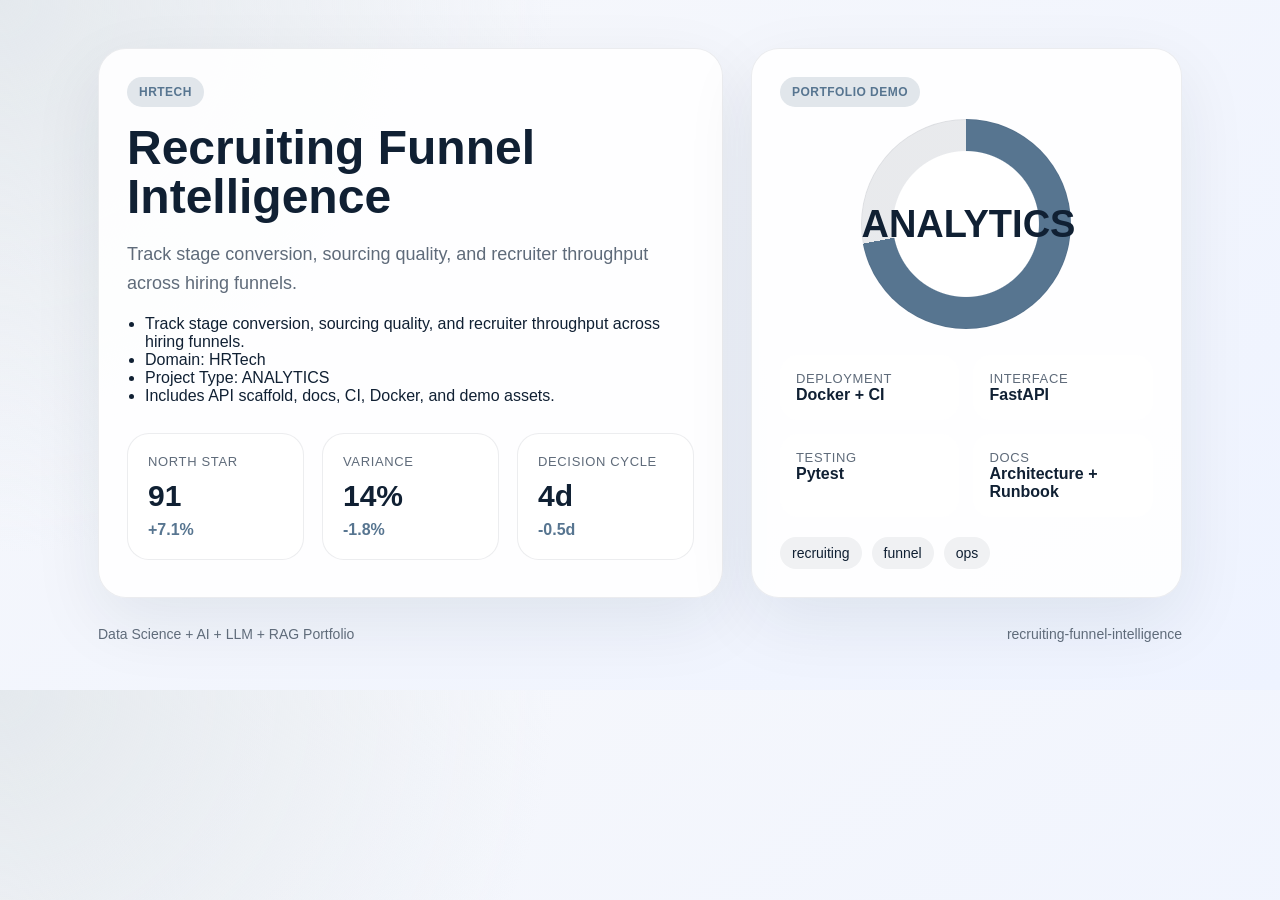
==== demo/index.html @ 431582bc "Publish production-ready portfolio project" ====
<!doctype html>
        <html lang="en">
        <head>
          <meta charset="utf-8">
          <meta name="viewport" content="width=device-width, initial-scale=1">
          <title>Recruiting Funnel Intelligence</title>
          <style>
            :root {
              --accent: #577590;
              --ink: #102033;
              --muted: #5f6b7a;
              --card: rgba(255,255,255,0.88);
              --bg-1: #f7f8fb;
              --bg-2: #eef3ff;
            }
            * { box-sizing: border-box; }
            body {
              margin: 0;
              font-family: "Avenir Next", "Segoe UI", sans-serif;
              color: var(--ink);
              background:
                radial-gradient(circle at top left, color-mix(in srgb, var(--accent) 16%, white), transparent 38%),
                linear-gradient(145deg, var(--bg-1), var(--bg-2));
            }
            main {
              max-width: 1180px;
              margin: 0 auto;
              padding: 48px;
            }
            .hero {
              display: grid;
              grid-template-columns: 1.45fr 1fr;
              gap: 28px;
              align-items: stretch;
            }
            .panel {
              background: var(--card);
              border: 1px solid rgba(16, 32, 51, 0.08);
              border-radius: 28px;
              padding: 28px;
              box-shadow: 0 24px 70px rgba(16, 32, 51, 0.08);
            }
            .eyebrow {
              display: inline-flex;
              padding: 8px 12px;
              border-radius: 999px;
              background: color-mix(in srgb, var(--accent) 18%, white);
              color: var(--accent);
              font-weight: 700;
              letter-spacing: 0.04em;
              text-transform: uppercase;
              font-size: 12px;
            }
            h1 {
              font-size: 48px;
              line-height: 1.03;
              margin: 16px 0 18px;
            }
            p {
              color: var(--muted);
              font-size: 18px;
              line-height: 1.6;
              margin: 0 0 18px;
            }
            ul {
              margin: 18px 0 0;
              padding-left: 18px;
              color: var(--ink);
            }
            .cards {
              display: grid;
              grid-template-columns: repeat(3, 1fr);
              gap: 18px;
              margin-top: 28px;
            }
            .card {
              background: white;
              border-radius: 22px;
              padding: 20px;
              border: 1px solid rgba(16, 32, 51, 0.08);
            }
            .card span, .meta span {
              display: block;
              color: var(--muted);
              font-size: 13px;
              text-transform: uppercase;
              letter-spacing: 0.05em;
            }
            .card strong {
              display: block;
              font-size: 30px;
              margin: 10px 0 8px;
            }
            .card em {
              color: var(--accent);
              font-style: normal;
              font-weight: 700;
            }
            .visual {
              min-height: 100%;
              display: flex;
              flex-direction: column;
              justify-content: space-between;
            }
            .ring {
              width: 210px;
              height: 210px;
              margin: 12px auto 26px;
              border-radius: 50%;
              background:
                radial-gradient(circle closest-side, white 69%, transparent 70%),
                conic-gradient(var(--accent) 0 72%, rgba(16, 32, 51, 0.09) 72% 100%);
              display: grid;
              place-items: center;
              box-shadow: inset 0 0 0 1px rgba(16, 32, 51, 0.05);
            }
            .ring strong {
              font-size: 38px;
            }
            .meta {
              display: grid;
              grid-template-columns: repeat(2, 1fr);
              gap: 14px;
            }
            .meta article {
              background: white;
              border-radius: 18px;
              padding: 16px;
            }
            .tag-list {
              display: flex;
              flex-wrap: wrap;
              gap: 10px;
              list-style: none;
              padding: 0;
              margin: 20px 0 0;
            }
            .tag-list li {
              padding: 8px 12px;
              border-radius: 999px;
              background: rgba(16, 32, 51, 0.06);
              font-size: 14px;
            }
            .footer {
              margin-top: 28px;
              display: flex;
              justify-content: space-between;
              color: var(--muted);
              font-size: 14px;
            }
          </style>
        </head>
        <body>
          <main>
            <section class="hero">
              <div class="panel">
                <span class="eyebrow">HRTech</span>
                <h1>Recruiting Funnel Intelligence</h1>
                <p>Track stage conversion, sourcing quality, and recruiter throughput across hiring funnels.</p>
                <ul>
                  <li>Track stage conversion, sourcing quality, and recruiter throughput across hiring funnels.</li><li>Domain: HRTech</li><li>Project Type: ANALYTICS</li><li>Includes API scaffold, docs, CI, Docker, and demo assets.</li>
                </ul>
                <div class="cards">
                  <article class='card'><span>North Star</span><strong>91</strong><em>+7.1%</em></article>
<article class='card'><span>Variance</span><strong>14%</strong><em>-1.8%</em></article>
<article class='card'><span>Decision Cycle</span><strong>4d</strong><em>-0.5d</em></article>
                </div>
              </div>
              <div class="panel visual">
                <div>
                  <span class="eyebrow">Portfolio Demo</span>
                  <div class="ring"><strong>ANALYTICS</strong></div>
                </div>
                <div class="meta">
                  <article><span>Deployment</span><strong>Docker + CI</strong></article>
                  <article><span>Interface</span><strong>FastAPI</strong></article>
                  <article><span>Testing</span><strong>Pytest</strong></article>
                  <article><span>Docs</span><strong>Architecture + Runbook</strong></article>
                </div>
                <ul class="tag-list"><li>recruiting</li><li>funnel</li><li>ops</li></ul>
              </div>
            </section>
            <div class="footer">
              <span>Data Science + AI + LLM + RAG Portfolio</span>
              <span>recruiting-funnel-intelligence</span>
            </div>
          </main>
        </body>
        </html>
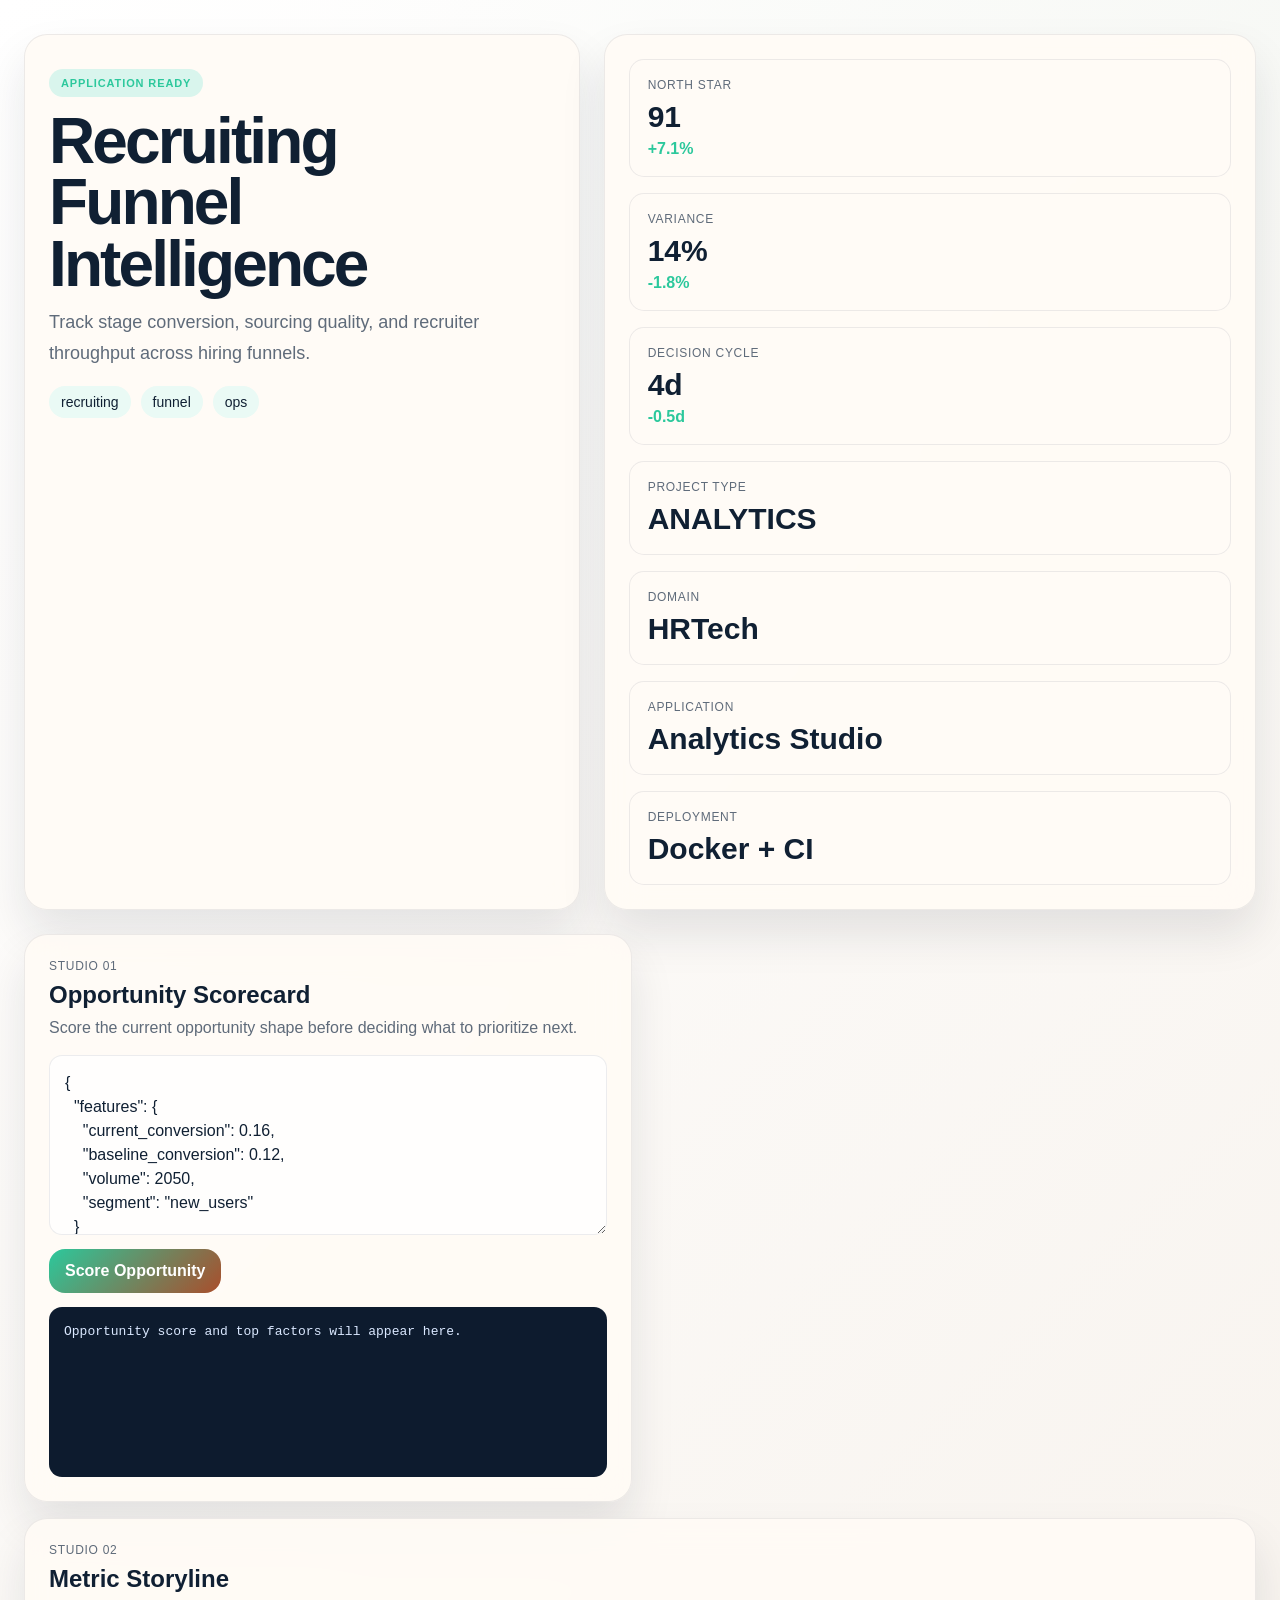
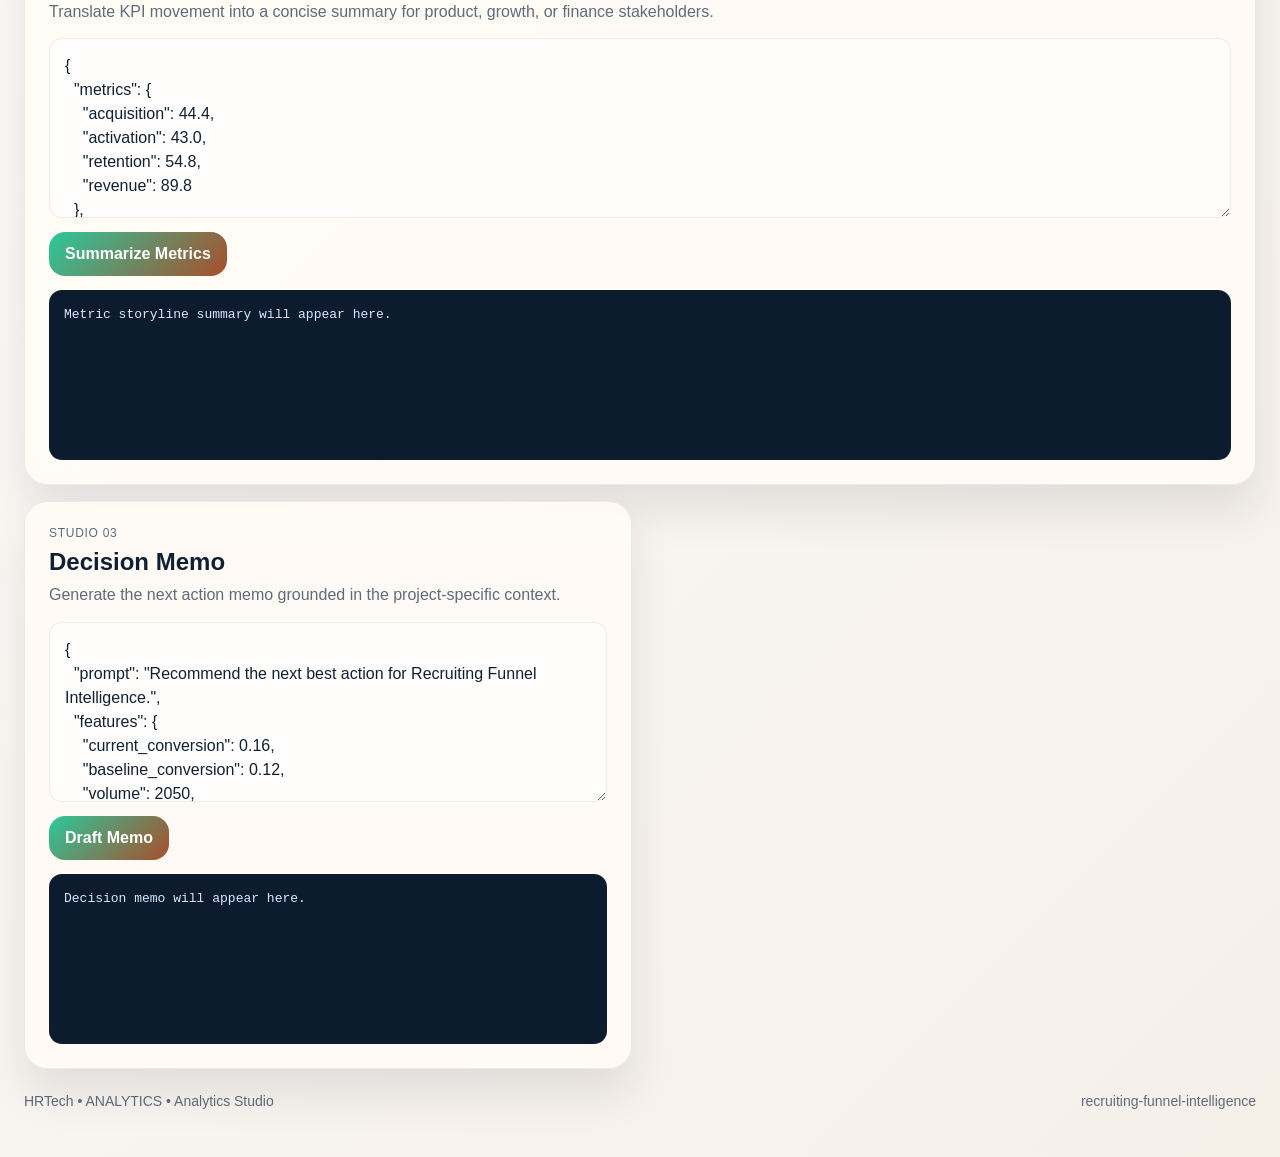
==== commit 38475788: "Publish production-ready portfolio project" ====
--- a/demo/index.html
+++ b/demo/index.html
@@ -5,186 +5,108 @@
           <meta charset="utf-8">
           <meta name="viewport" content="width=device-width, initial-scale=1">
           <title>Recruiting Funnel Intelligence</title>
-          <style>
-            :root {
-              --accent: #577590;
-              --ink: #102033;
-              --muted: #5f6b7a;
-              --card: rgba(255,255,255,0.88);
-              --bg-1: #f7f8fb;
-              --bg-2: #eef3ff;
-            }
-            * { box-sizing: border-box; }
-            body {
-              margin: 0;
-              font-family: "Avenir Next", "Segoe UI", sans-serif;
-              color: var(--ink);
-              background:
-                radial-gradient(circle at top left, color-mix(in srgb, var(--accent) 16%, white), transparent 38%),
-                linear-gradient(145deg, var(--bg-1), var(--bg-2));
-            }
-            main {
-              max-width: 1180px;
-              margin: 0 auto;
-              padding: 48px;
-            }
-            .hero {
-              display: grid;
-              grid-template-columns: 1.45fr 1fr;
-              gap: 28px;
-              align-items: stretch;
-            }
-            .panel {
-              background: var(--card);
-              border: 1px solid rgba(16, 32, 51, 0.08);
-              border-radius: 28px;
-              padding: 28px;
-              box-shadow: 0 24px 70px rgba(16, 32, 51, 0.08);
-            }
-            .eyebrow {
-              display: inline-flex;
-              padding: 8px 12px;
-              border-radius: 999px;
-              background: color-mix(in srgb, var(--accent) 18%, white);
-              color: var(--accent);
-              font-weight: 700;
-              letter-spacing: 0.04em;
-              text-transform: uppercase;
-              font-size: 12px;
-            }
-            h1 {
-              font-size: 48px;
-              line-height: 1.03;
-              margin: 16px 0 18px;
-            }
-            p {
-              color: var(--muted);
-              font-size: 18px;
-              line-height: 1.6;
-              margin: 0 0 18px;
-            }
-            ul {
-              margin: 18px 0 0;
-              padding-left: 18px;
-              color: var(--ink);
-            }
-            .cards {
-              display: grid;
-              grid-template-columns: repeat(3, 1fr);
-              gap: 18px;
-              margin-top: 28px;
-            }
-            .card {
-              background: white;
-              border-radius: 22px;
-              padding: 20px;
-              border: 1px solid rgba(16, 32, 51, 0.08);
-            }
-            .card span, .meta span {
-              display: block;
-              color: var(--muted);
-              font-size: 13px;
-              text-transform: uppercase;
-              letter-spacing: 0.05em;
-            }
-            .card strong {
-              display: block;
-              font-size: 30px;
-              margin: 10px 0 8px;
-            }
-            .card em {
-              color: var(--accent);
-              font-style: normal;
-              font-weight: 700;
-            }
-            .visual {
-              min-height: 100%;
-              display: flex;
-              flex-direction: column;
-              justify-content: space-between;
-            }
-            .ring {
-              width: 210px;
-              height: 210px;
-              margin: 12px auto 26px;
-              border-radius: 50%;
-              background:
-                radial-gradient(circle closest-side, white 69%, transparent 70%),
-                conic-gradient(var(--accent) 0 72%, rgba(16, 32, 51, 0.09) 72% 100%);
-              display: grid;
-              place-items: center;
-              box-shadow: inset 0 0 0 1px rgba(16, 32, 51, 0.05);
-            }
-            .ring strong {
-              font-size: 38px;
-            }
-            .meta {
-              display: grid;
-              grid-template-columns: repeat(2, 1fr);
-              gap: 14px;
-            }
-            .meta article {
-              background: white;
-              border-radius: 18px;
-              padding: 16px;
-            }
-            .tag-list {
-              display: flex;
-              flex-wrap: wrap;
-              gap: 10px;
-              list-style: none;
-              padding: 0;
-              margin: 20px 0 0;
-            }
-            .tag-list li {
-              padding: 8px 12px;
-              border-radius: 999px;
-              background: rgba(16, 32, 51, 0.06);
-              font-size: 14px;
-            }
-            .footer {
-              margin-top: 28px;
-              display: flex;
-              justify-content: space-between;
-              color: var(--muted);
-              font-size: 14px;
-            }
-          </style>
+          <link rel="stylesheet" href="./styles.css">
         </head>
-        <body>
-          <main>
+        <body class="surface-sand">
+          <div class="page layout-rail eyebrow-solid headline-compact modules-3 hero-align-left">
             <section class="hero">
-              <div class="panel">
-                <span class="eyebrow">HRTech</span>
-                <h1>Recruiting Funnel Intelligence</h1>
-                <p>Track stage conversion, sourcing quality, and recruiter throughput across hiring funnels.</p>
-                <ul>
-                  <li>Track stage conversion, sourcing quality, and recruiter throughput across hiring funnels.</li><li>Domain: HRTech</li><li>Project Type: ANALYTICS</li><li>Includes API scaffold, docs, CI, Docker, and demo assets.</li>
+              <div class="panel hero-copy">
+                <span class="eyebrow" data-health>Analytics Studio</span>
+                <h1 id="project-title">Recruiting Funnel Intelligence</h1>
+                <p id="project-summary" class="lead">Track stage conversion, sourcing quality, and recruiter throughput across hiring funnels.</p>
+                <ul id="project-tags" class="tag-list">
+                  <li>recruiting</li><li>funnel</li><li>ops</li>
                 </ul>
-                <div class="cards">
+              </div>
+              <div class="panel hero-side">
+                <div class="metric-grid">
                   <article class='card'><span>North Star</span><strong>91</strong><em>+7.1%</em></article>
 <article class='card'><span>Variance</span><strong>14%</strong><em>-1.8%</em></article>
 <article class='card'><span>Decision Cycle</span><strong>4d</strong><em>-0.5d</em></article>
                 </div>
-              </div>
-              <div class="panel visual">
-                <div>
-                  <span class="eyebrow">Portfolio Demo</span>
-                  <div class="ring"><strong>ANALYTICS</strong></div>
+                <div class="mini-grid">
+                  <article class='mini-card'><span>Project Type</span><strong>ANALYTICS</strong></article><article class='mini-card'><span>Domain</span><strong>HRTech</strong></article><article class='mini-card'><span>Application</span><strong>Analytics Studio</strong></article><article class='mini-card'><span>Deployment</span><strong>Docker + CI</strong></article>
                 </div>
-                <div class="meta">
-                  <article><span>Deployment</span><strong>Docker + CI</strong></article>
-                  <article><span>Interface</span><strong>FastAPI</strong></article>
-                  <article><span>Testing</span><strong>Pytest</strong></article>
-                  <article><span>Docs</span><strong>Architecture + Runbook</strong></article>
-                </div>
-                <ul class="tag-list"><li>recruiting</li><li>funnel</li><li>ops</li></ul>
               </div>
             </section>
-            <div class="footer">
-              <span>Data Science + AI + LLM + RAG Portfolio</span>
+            <section class="app-grid">
+              <article class="panel module js-module span-normal">
+          <div class="module-header">
+            <span>Studio 01</span>
+            <h2>Opportunity Scorecard</h2>
+            <p>Score the current opportunity shape before deciding what to prioritize next.</p>
+          </div>
+          <textarea class="js-input">{
+  &quot;features&quot;: {
+    &quot;current_conversion&quot;: 0.16,
+    &quot;baseline_conversion&quot;: 0.12,
+    &quot;volume&quot;: 2050,
+    &quot;segment&quot;: &quot;new_users&quot;
+  }
+}</textarea>
+          <div class="button-row">
+            <button class="js-run" data-endpoint="/score" data-input-mode="json">Score Opportunity</button>
+          </div>
+          <pre class="js-output">Opportunity score and top factors will appear here.</pre>
+        </article>
+<article class="panel module js-module span-wide">
+          <div class="module-header">
+            <span>Studio 02</span>
+            <h2>Metric Storyline</h2>
+            <p>Translate KPI movement into a concise summary for product, growth, or finance stakeholders.</p>
+          </div>
+          <textarea class="js-input">{
+  &quot;metrics&quot;: {
+    &quot;acquisition&quot;: 44.4,
+    &quot;activation&quot;: 43.0,
+    &quot;retention&quot;: 54.8,
+    &quot;revenue&quot;: 89.8
+  },
+  &quot;baseline&quot;: {
+    &quot;acquisition&quot;: 40.85,
+    &quot;activation&quot;: 39.56,
+    &quot;retention&quot;: 50.42,
+    &quot;revenue&quot;: 82.62
+  }
+}</textarea>
+          <div class="button-row">
+            <button class="js-run" data-endpoint="/analyze" data-input-mode="json">Summarize Metrics</button>
+          </div>
+          <pre class="js-output">Metric storyline summary will appear here.</pre>
+        </article>
+<article class="panel module js-module span-normal">
+          <div class="module-header">
+            <span>Studio 03</span>
+            <h2>Decision Memo</h2>
+            <p>Generate the next action memo grounded in the project-specific context.</p>
+          </div>
+          <textarea class="js-input">{
+  &quot;prompt&quot;: &quot;Recommend the next best action for Recruiting Funnel Intelligence.&quot;,
+  &quot;features&quot;: {
+    &quot;current_conversion&quot;: 0.16,
+    &quot;baseline_conversion&quot;: 0.12,
+    &quot;volume&quot;: 2050,
+    &quot;segment&quot;: &quot;new_users&quot;
+  },
+  &quot;metrics&quot;: {
+    &quot;acquisition&quot;: 44.4,
+    &quot;activation&quot;: 43.0,
+    &quot;retention&quot;: 54.8,
+    &quot;revenue&quot;: 89.8
+  }
+}</textarea>
+          <div class="button-row">
+            <button class="js-run" data-endpoint="/recommend" data-input-mode="json">Draft Memo</button>
+          </div>
+          <pre class="js-output">Decision memo will appear here.</pre>
+        </article>
+            </section>
+            <footer class="footer">
+              <span>HRTech • ANALYTICS • Analytics Studio</span>
               <span>recruiting-funnel-intelligence</span>
-            </div>
-          </main>
+            </footer>
+          </div>
+          <script id="bootstrap-data" type="application/json">{"project": {"slug": "recruiting-funnel-intelligence", "title": "Recruiting Funnel Intelligence", "project_type": "analytics", "domain": "HRTech", "summary": "Track stage conversion, sourcing quality, and recruiter throughput across hiring funnels.", "tags": ["recruiting", "funnel", "ops"]}, "app_archetype": "studio", "ui_profile": {"layout": "rail", "surface": "sand", "font_stack": "\"DM Sans\", \"Segoe UI\", sans-serif", "radius": 23, "shadow": 45, "eyebrow_style": "solid", "module_columns": 3, "hero_align": "left", "headline_mode": "compact"}, "app_modules": [{"label": "Studio 01", "title": "Opportunity Scorecard", "description": "Score the current opportunity shape before deciding what to prioritize next.", "endpoint": "/score", "input_mode": "json", "cta": "Score Opportunity", "prefill": "{\n  \"features\": {\n    \"current_conversion\": 0.16,\n    \"baseline_conversion\": 0.12,\n    \"volume\": 2050,\n    \"segment\": \"new_users\"\n  }\n}", "hint": "Opportunity score and top factors will appear here.", "span": "normal"}, {"label": "Studio 02", "title": "Metric Storyline", "description": "Translate KPI movement into a concise summary for product, growth, or finance stakeholders.", "endpoint": "/analyze", "input_mode": "json", "cta": "Summarize Metrics", "prefill": "{\n  \"metrics\": {\n    \"acquisition\": 44.4,\n    \"activation\": 43.0,\n    \"retention\": 54.8,\n    \"revenue\": 89.8\n  },\n  \"baseline\": {\n    \"acquisition\": 40.85,\n    \"activation\": 39.56,\n    \"retention\": 50.42,\n    \"revenue\": 82.62\n  }\n}", "hint": "Metric storyline summary will appear here.", "span": "wide"}, {"label": "Studio 03", "title": "Decision Memo", "description": "Generate the next action memo grounded in the project-specific context.", "endpoint": "/recommend", "input_mode": "json", "cta": "Draft Memo", "prefill": "{\n  \"prompt\": \"Recommend the next best action for Recruiting Funnel Intelligence.\",\n  \"features\": {\n    \"current_conversion\": 0.16,\n    \"baseline_conversion\": 0.12,\n    \"volume\": 2050,\n    \"segment\": \"new_users\"\n  },\n  \"metrics\": {\n    \"acquisition\": 44.4,\n    \"activation\": 43.0,\n    \"retention\": 54.8,\n    \"revenue\": 89.8\n  }\n}", "hint": "Decision memo will appear here.", "span": "normal"}], "sample_features": {"current_conversion": 0.16, "baseline_conversion": 0.12, "volume": 2050, "segment": "new_users"}, "sample_metrics": {"acquisition": 44.4, "activation": 43.0, "retention": 54.8, "revenue": 89.8}, "knowledge_base": ["Recruiting Funnel Intelligence is positioned as a HRTech starter that emphasizes fast iteration, clear documentation, and production-friendly interfaces.", "The primary value proposition is: Track stage conversion, sourcing quality, and recruiter throughput across hiring funnels.", "Recommended operating model: ship a small API, add observability, validate outputs with stakeholder review, and monitor the top business KPI every week.", "Typical stakeholders include analytics, operations, product, and leadership teams working on recruiting, funnel, ops."], "dashboard_metrics": [{"label": "North Star", "value": "91", "delta": "+7.1%"}, {"label": "Variance", "value": "14%", "delta": "-1.8%"}, {"label": "Decision Cycle", "value": "4d", "delta": "-0.5d"}]}</script>
+          <script src="./app.js"></script>
         </body>
         </html>
--- a/demo/styles.css
+++ b/demo/styles.css
@@ -0,0 +1,348 @@
+
+:root {
+  --accent: #2cc89c;
+  --accent-2: #a94e2c;
+  --accent-soft: color-mix(in srgb, var(--accent) 18%, white);
+  --radius: 23px;
+  --shadow-size: 45px;
+  --font-stack: "DM Sans", "Segoe UI", sans-serif;
+  --bg: #f4f7fb;
+  --card: rgba(255, 255, 255, 0.86);
+  --line: rgba(16, 32, 51, 0.08);
+  --ink: #102033;
+  --muted: #5f6b7a;
+  --output-bg: #0d1b2e;
+  --output-ink: #dae8ff;
+}
+* { box-sizing: border-box; }
+html, body { margin: 0; min-height: 100%; }
+body {
+  font-family: var(--font-stack);
+  color: var(--ink);
+  background: linear-gradient(145deg, #f8fbff, var(--bg));
+}
+body.surface-mist {
+  --bg: #eef4fb;
+  background:
+    radial-gradient(circle at top left, color-mix(in srgb, var(--accent) 18%, white), transparent 34%),
+    linear-gradient(145deg, #fbfdff, var(--bg));
+}
+body.surface-aurora {
+  --bg: #edf1ff;
+  background:
+    radial-gradient(circle at 0% 0%, color-mix(in srgb, var(--accent) 22%, white), transparent 38%),
+    radial-gradient(circle at 100% 100%, color-mix(in srgb, var(--accent-2) 20%, white), transparent 28%),
+    linear-gradient(135deg, #f7f8ff, var(--bg));
+}
+body.surface-sand {
+  --bg: #f5efe8;
+  --card: rgba(255, 251, 246, 0.9);
+  background:
+    linear-gradient(135deg, rgba(255,255,255,0.82), rgba(245, 239, 232, 0.98)),
+    radial-gradient(circle at top right, color-mix(in srgb, var(--accent) 16%, white), transparent 32%);
+}
+body.surface-slate {
+  --bg: #ecf0f7;
+  --card: rgba(248, 250, 255, 0.88);
+  background:
+    linear-gradient(160deg, #f7f9fc, var(--bg)),
+    radial-gradient(circle at bottom left, color-mix(in srgb, var(--accent-2) 16%, white), transparent 34%);
+}
+body.surface-paper {
+  --bg: #f8f8f4;
+  --card: rgba(255,255,255,0.93);
+  background:
+    linear-gradient(180deg, #fffefb, var(--bg));
+}
+body.surface-ink {
+  --bg: #0f1726;
+  --card: rgba(15, 23, 38, 0.88);
+  --line: rgba(226, 238, 255, 0.1);
+  --ink: #f5f8ff;
+  --muted: #b4c0cf;
+  --output-bg: rgba(255,255,255,0.06);
+  --output-ink: #f5f8ff;
+  background:
+    radial-gradient(circle at top left, color-mix(in srgb, var(--accent) 28%, transparent), transparent 42%),
+    linear-gradient(145deg, #09111d, var(--bg));
+}
+.page {
+  max-width: 1360px;
+  margin: 0 auto;
+  padding: 34px 24px 48px;
+  display: grid;
+  gap: 24px;
+}
+.panel {
+  background: var(--card);
+  border: 1px solid var(--line);
+  border-radius: var(--radius);
+  box-shadow: 0 24px var(--shadow-size) rgba(16, 32, 51, 0.1);
+  backdrop-filter: blur(18px);
+}
+.hero {
+  display: grid;
+  gap: 24px;
+}
+.hero-copy,
+.hero-side,
+.module {
+  padding: 24px;
+}
+.eyebrow {
+  display: inline-flex;
+  align-items: center;
+  gap: 8px;
+  padding: 8px 12px;
+  border-radius: 999px;
+  background: var(--accent-soft);
+  color: var(--accent);
+  text-transform: uppercase;
+  letter-spacing: 0.08em;
+  font-size: 11px;
+  font-weight: 800;
+}
+.page.eyebrow-outline .eyebrow {
+  background: transparent;
+  border: 1px solid color-mix(in srgb, var(--accent) 40%, white);
+}
+.page.eyebrow-soft .eyebrow {
+  background: color-mix(in srgb, var(--accent) 12%, white);
+  color: color-mix(in srgb, var(--accent) 82%, black);
+}
+h1 {
+  margin: 14px 0 12px;
+  font-size: clamp(2.2rem, 5vw, 4.4rem);
+  line-height: 0.96;
+  letter-spacing: -0.045em;
+}
+.page.headline-compact h1 { max-width: 10ch; }
+.page.headline-tall h1 { line-height: 1.03; font-size: clamp(2.4rem, 5vw, 4.8rem); }
+.lead {
+  margin: 0;
+  font-size: 18px;
+  line-height: 1.68;
+  color: var(--muted);
+  max-width: 62ch;
+}
+.tag-list {
+  list-style: none;
+  display: flex;
+  flex-wrap: wrap;
+  gap: 10px;
+  margin: 18px 0 0;
+  padding: 0;
+}
+.tag-list li {
+  padding: 8px 12px;
+  border-radius: 999px;
+  background: color-mix(in srgb, var(--accent) 10%, white);
+  color: var(--ink);
+  font-size: 14px;
+}
+.hero-side {
+  display: grid;
+  gap: 16px;
+}
+.metric-grid,
+.mini-grid,
+.app-grid {
+  display: grid;
+  gap: 16px;
+}
+.card,
+.mini-card {
+  background: color-mix(in srgb, var(--card) 92%, white);
+  border: 1px solid var(--line);
+  border-radius: calc(var(--radius) - 8px);
+  padding: 18px;
+}
+.card span,
+.mini-card span,
+.module-header span {
+  display: block;
+  color: var(--muted);
+  text-transform: uppercase;
+  letter-spacing: 0.06em;
+  font-size: 12px;
+}
+.card strong,
+.mini-card strong {
+  display: block;
+  margin-top: 8px;
+  font-size: 30px;
+}
+.card em {
+  display: inline-block;
+  margin-top: 6px;
+  font-style: normal;
+  color: var(--accent);
+  font-weight: 700;
+}
+.module {
+  display: grid;
+  gap: 14px;
+}
+.module-header h2 {
+  margin: 8px 0 6px;
+  font-size: 24px;
+}
+.module-header p {
+  margin: 0;
+  color: var(--muted);
+  line-height: 1.6;
+}
+textarea,
+button {
+  font: inherit;
+}
+textarea {
+  width: 100%;
+  min-height: 180px;
+  resize: vertical;
+  border: 1px solid var(--line);
+  border-radius: calc(var(--radius) - 10px);
+  padding: 15px;
+  background: rgba(255,255,255,0.82);
+  color: var(--ink);
+  line-height: 1.5;
+}
+body.surface-ink textarea {
+  background: rgba(255,255,255,0.05);
+}
+.module-input-text {
+  min-height: 110px;
+}
+.button-row {
+  display: flex;
+  flex-wrap: wrap;
+  gap: 10px;
+}
+button {
+  border: 0;
+  border-radius: 16px;
+  background: linear-gradient(135deg, var(--accent), var(--accent-2));
+  color: white;
+  padding: 13px 16px;
+  font-weight: 700;
+  cursor: pointer;
+}
+pre {
+  margin: 0;
+  white-space: pre-wrap;
+  word-break: break-word;
+  background: var(--output-bg);
+  color: var(--output-ink);
+  border-radius: calc(var(--radius) - 10px);
+  padding: 15px;
+  min-height: 170px;
+  line-height: 1.58;
+  font-size: 13px;
+  overflow: auto;
+}
+.footer {
+  display: flex;
+  justify-content: space-between;
+  color: var(--muted);
+  font-size: 14px;
+}
+.page.layout-horizon .hero {
+  grid-template-columns: 1.45fr 1fr;
+  align-items: stretch;
+}
+.page.layout-horizon.modules-2 .app-grid,
+.page.layout-horizon.modules-3 .app-grid {
+  grid-template-columns: repeat(3, minmax(0, 1fr));
+}
+.page.layout-rail .hero {
+  grid-template-columns: 0.92fr 1.08fr;
+}
+.page.layout-rail .hero-copy {
+  padding-top: 34px;
+}
+.page.layout-rail .app-grid {
+  grid-template-columns: repeat(2, minmax(0, 1fr));
+}
+.page.layout-folio .hero {
+  grid-template-columns: 1fr;
+}
+.page.layout-folio .hero-copy {
+  text-align: center;
+}
+.page.layout-folio .lead {
+  margin-inline: auto;
+}
+.page.layout-folio .tag-list {
+  justify-content: center;
+}
+.page.layout-folio .metric-grid {
+  grid-template-columns: repeat(3, minmax(0, 1fr));
+}
+.page.layout-folio .mini-grid {
+  grid-template-columns: repeat(4, minmax(0, 1fr));
+}
+.page.layout-folio .app-grid {
+  grid-template-columns: repeat(2, minmax(0, 1fr));
+}
+.page.layout-board .hero {
+  grid-template-columns: 1fr;
+}
+.page.layout-board .hero-side {
+  grid-template-columns: 1.2fr 0.8fr;
+  align-items: start;
+}
+.page.layout-board .metric-grid {
+  grid-template-columns: repeat(3, minmax(0, 1fr));
+}
+.page.layout-board .app-grid {
+  grid-template-columns: repeat(4, minmax(0, 1fr));
+}
+.page.layout-stack .hero {
+  grid-template-columns: 1fr;
+}
+.page.layout-stack .hero-side {
+  grid-template-columns: repeat(2, minmax(0, 1fr));
+}
+.page.layout-stack .app-grid {
+  grid-template-columns: repeat(3, minmax(0, 1fr));
+}
+.page.layout-console .hero {
+  grid-template-columns: 1.1fr 0.9fr;
+}
+.page.layout-console .panel,
+.page.layout-console .card,
+.page.layout-console .mini-card {
+  border-radius: 18px;
+}
+.page.modules-2 .app-grid {
+  grid-template-columns: repeat(2, minmax(0, 1fr));
+}
+.module.span-wide {
+  grid-column: span 2;
+}
+.hero-align-center .hero-copy {
+  text-align: center;
+}
+.hero-align-center .lead,
+.hero-align-center .tag-list {
+  margin-inline: auto;
+  justify-content: center;
+}
+@media (max-width: 1120px) {
+  .page.layout-horizon .hero,
+  .page.layout-rail .hero,
+  .page.layout-console .hero,
+  .page.layout-board .hero-side,
+  .page.layout-folio .mini-grid,
+  .page.layout-stack .hero-side,
+  .page.modules-2 .app-grid,
+  .page.layout-board .app-grid,
+  .page.layout-stack .app-grid,
+  .page.layout-horizon.modules-3 .app-grid,
+  .page.layout-folio .app-grid {
+    grid-template-columns: 1fr;
+  }
+  .module.span-wide {
+    grid-column: auto;
+  }
+}
